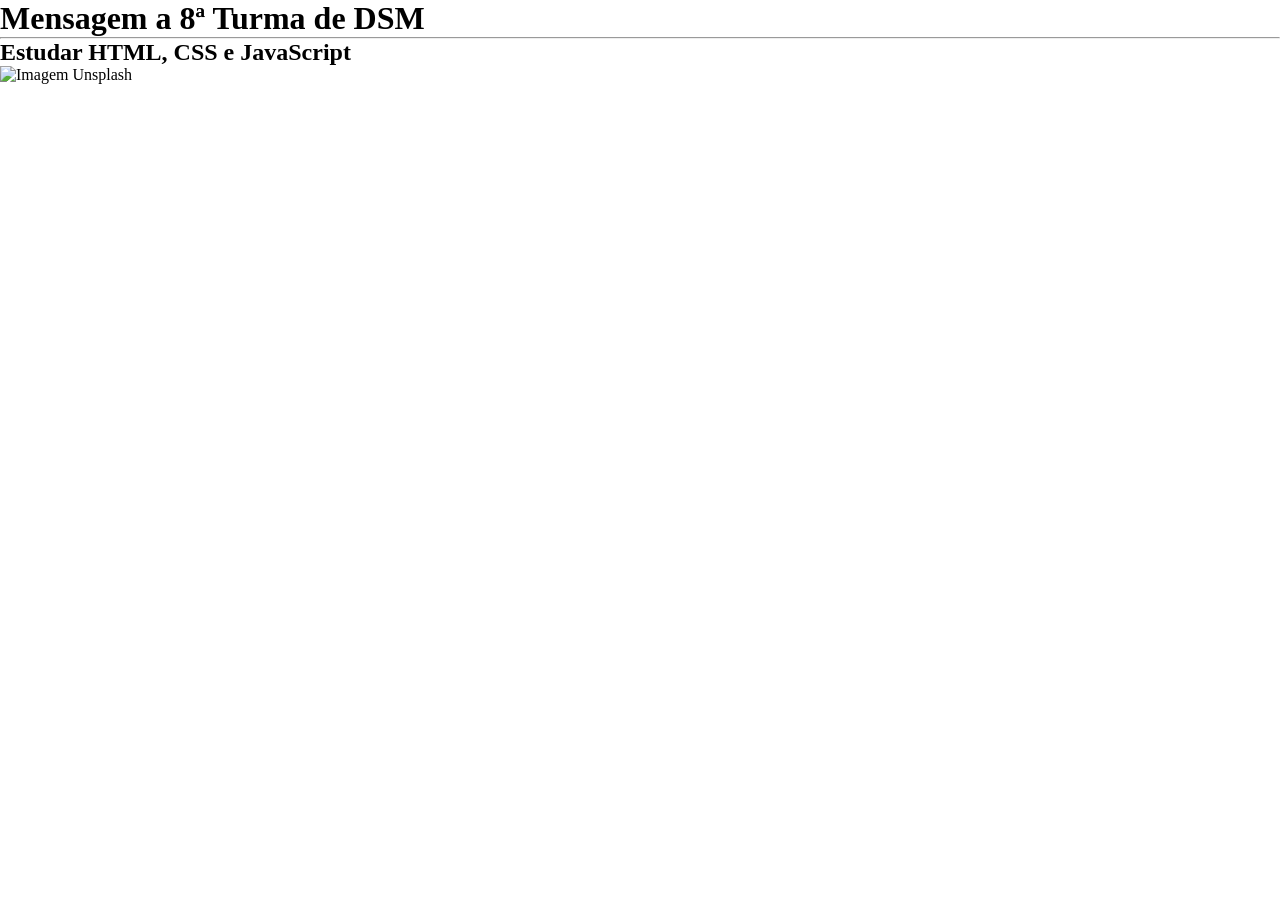
==== index.html @ badd0b5b "feat: Aula 2 | publicando a primeira página" ====
<!DOCTYPE html>
<html lang="pt-BR">
<head>
    <meta charset="UTF-8">
    <meta name="viewport" content="width=device-width, initial-scale=1.0">
    <title>Arquivo Principal</title>
</head>
<body>
    <div class="container"
        <h1>Redirecionando...</h1>
    </div>
</body>
<script>
    window.location.replace("Aula1/index.html")
</script>
</html>
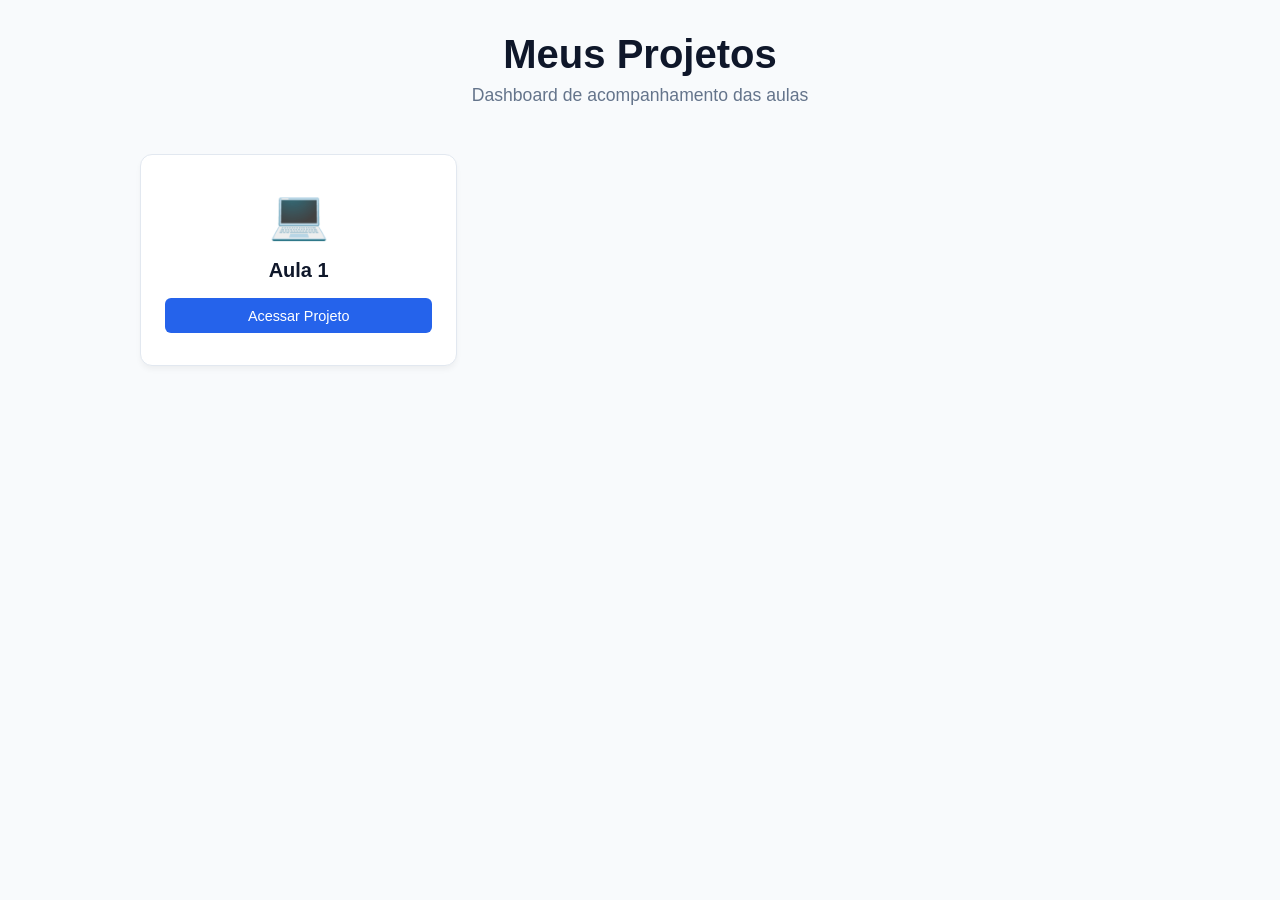
==== commit e6ebb756: "feat: criação de um dashboard para acesso aos sites criados nas aulas" ====
--- a/index.html
+++ b/index.html
@@ -1,16 +1,24 @@
-<!DOCTYPE html>
+<!doctype html>
 <html lang="pt-BR">
-<head>
-    <meta charset="UTF-8">
-    <meta name="viewport" content="width=device-width, initial-scale=1.0">
-    <title>Arquivo Principal</title>
-</head>
-<body>
-    <div class="container"
-        <h1>Redirecionando...</h1>
-    </div>
-</body>
-<script>
-    window.location.replace("Aula1/index.html")
-</script>
-</html>+  <head>
+    <meta charset="UTF-8" />
+    <meta name="viewport" content="width=device-width, initial-scale=1.0" />
+
+    <link rel="stylesheet" href="style.css">
+    <title>Dashboard - Minhas Aulas</title>
+  </head>
+  <body>
+    <header>
+      <h1>Meus Projetos</h1>
+      <p>Dashboard de acompanhamento das aulas</p>
+    </header>
+
+    <main class="grid-container">
+      <a href="./Aula1/index.html" class="card">
+        <div class="card-icon">💻</div>
+        <h2 class="card-title">Aula 1</h2>
+        <span class="card-btn">Acessar Projeto</span>
+      </a>
+    </main>
+  </body>
+</html>
--- a/style.css
+++ b/style.css
@@ -0,0 +1,109 @@
+:root {
+  --primary-color: #2563eb; /* Azul padrão */
+  --hover-color: #1d4ed8; /* Azul mais escuro para o hover */
+  --bg-color: #f8fafc; /* Fundo da tela */
+  --card-bg: #ffffff; /* Fundo do botão/card */
+  --text-main: #0f172a; /* Cor do texto principal */
+  --text-muted: #64748b; /* Cor do texto secundário */
+}
+
+* {
+  box-sizing: border-box;
+  margin: 0;
+  padding: 0;
+}
+
+body {
+  font-family: "Segoe UI", Tahoma, Geneva, Verdana, sans-serif;
+  background-color: var(--bg-color);
+  color: var(--text-main);
+  display: flex;
+  flex-direction: column;
+  align-items: center;
+  min-height: 100vh;
+  padding: 2rem;
+}
+
+header {
+  text-align: center;
+  margin-bottom: 3rem;
+}
+
+header h1 {
+  font-size: 2.5rem;
+  margin-bottom: 0.5rem;
+}
+
+header p {
+  color: var(--text-muted);
+  font-size: 1.1rem;
+}
+
+/* Container que organiza os botões em formato de grade (Grid) */
+.grid-container {
+  display: grid;
+  /* Cria colunas automáticas que se adaptam ao tamanho da tela */
+  grid-template-columns: repeat(auto-fill, minmax(250px, 1fr));
+  gap: 1.5rem;
+  width: 100%;
+  max-width: 1000px;
+}
+
+/* Estilo do Cartão/Botão */
+.card {
+  background-color: var(--card-bg);
+  border: 1px solid #e2e8f0;
+  border-radius: 12px;
+  padding: 2rem 1.5rem;
+  text-align: center;
+  text-decoration: none;
+  color: var(--text-main);
+  transition: all 0.3s ease;
+  display: flex;
+  flex-direction: column;
+  align-items: center;
+  box-shadow: 0 4px 6px -1px rgba(0, 0, 0, 0.05);
+}
+
+/* Efeito de animação quando passa o mouse por cima */
+.card:hover {
+  transform: translateY(-5px);
+  box-shadow: 0 10px 15px -3px rgba(0, 0, 0, 0.1);
+  border-color: var(--primary-color);
+}
+
+.card-icon {
+  font-size: 3rem;
+  margin-bottom: 1rem;
+}
+
+.card-title {
+  font-size: 1.25rem;
+  font-weight: 600;
+  margin-bottom: 1rem;
+}
+
+.card-btn {
+  background-color: var(--primary-color);
+  color: white;
+  padding: 0.6rem 1.5rem;
+  border-radius: 6px;
+  font-size: 0.9rem;
+  font-weight: 500;
+  transition: background-color 0.2s;
+  width: 100%;
+}
+
+.card:hover .card-btn {
+  background-color: var(--hover-color);
+}
+
+/* Responsividade para telas de celular */
+@media (max-width: 600px) {
+  header h1 {
+    font-size: 2rem;
+  }
+  .grid-container {
+    grid-template-columns: 1fr; /* 1 coluna só no celular */
+  }
+}
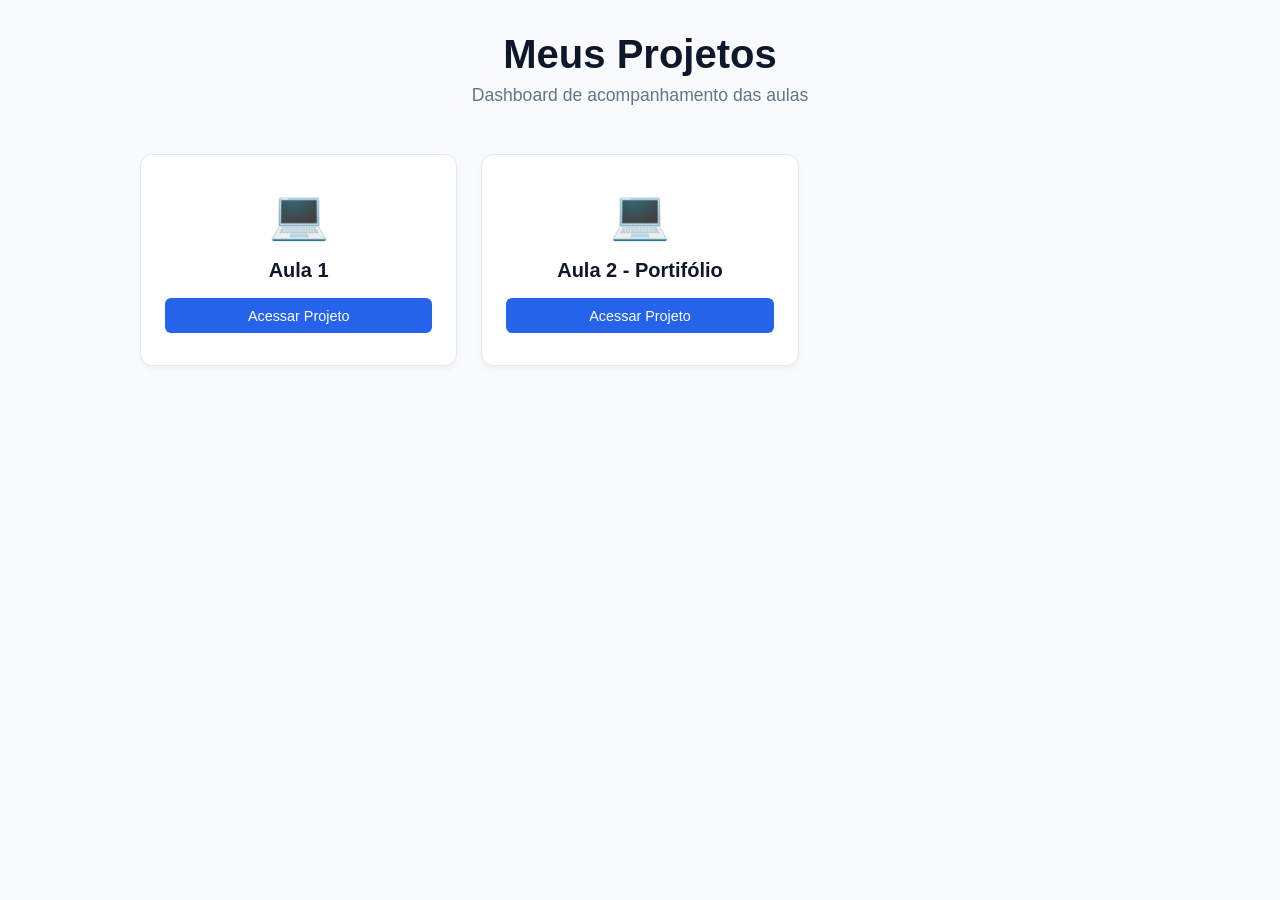
==== commit 99f0889c: "feat(aula2): criando um portfólio simples" ====
--- a/index.html
+++ b/index.html
@@ -19,6 +19,11 @@
         <h2 class="card-title">Aula 1</h2>
         <span class="card-btn">Acessar Projeto</span>
       </a>
+      <a href="./Aula2 - Portifolio/index.html" class="card">
+        <div class="card-icon">💻</div>
+        <h2 class="card-title">Aula 2 - Portifólio</h2>
+        <span class="card-btn">Acessar Projeto</span>
+      </a>
     </main>
   </body>
 </html>
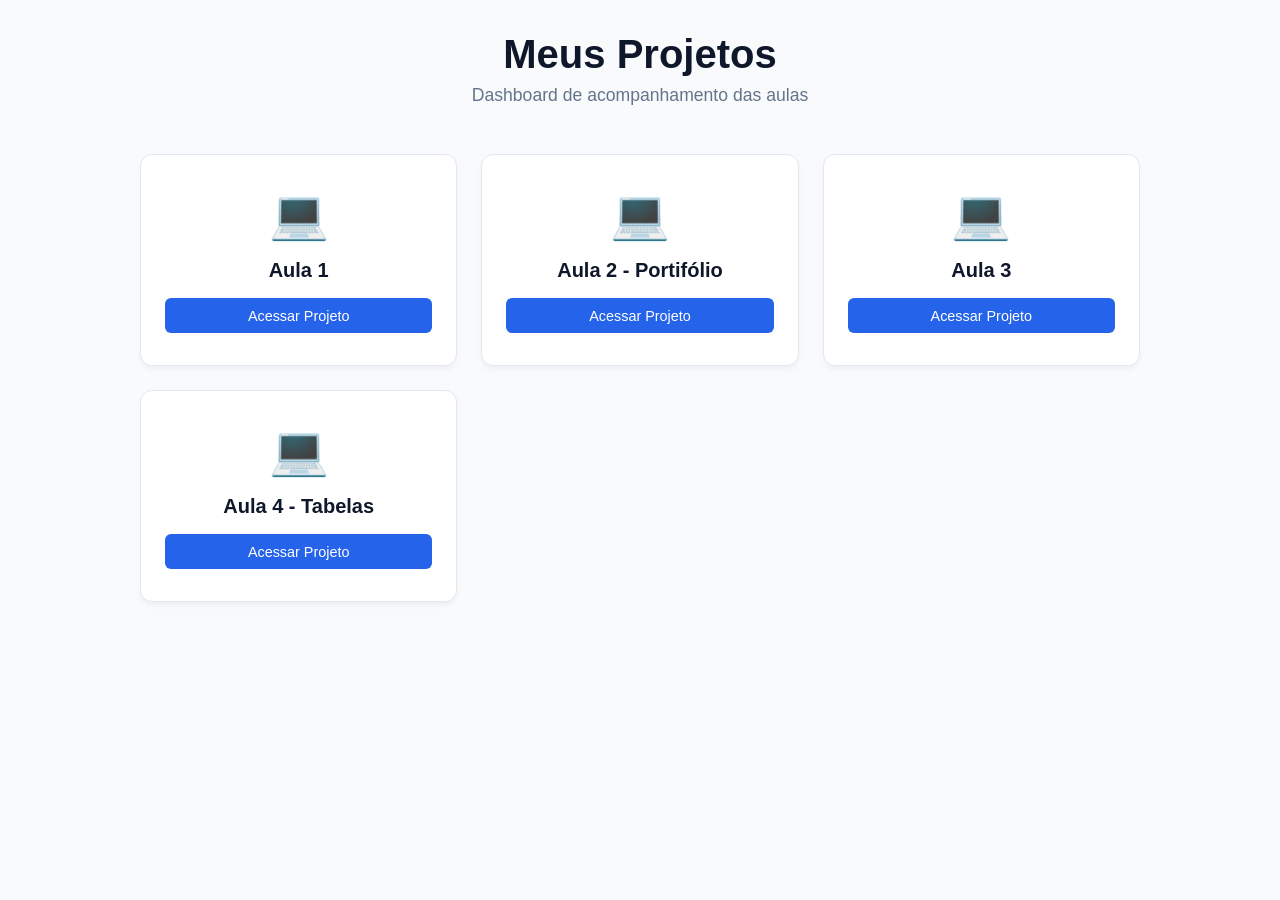
==== commit 5ed9a161: "feat: atualizando a página inicial" ====
--- a/index.html
+++ b/index.html
@@ -24,6 +24,16 @@
         <h2 class="card-title">Aula 2 - Portifólio</h2>
         <span class="card-btn">Acessar Projeto</span>
       </a>
+      <a href="./Aula3/index.html" class="card">
+        <div class="card-icon">💻</div>
+        <h2 class="card-title">Aula 3</h2>
+        <span class="card-btn">Acessar Projeto</span>
+      </a>
+      <a href="./Aula4 - Tabelas/index.html" class="card">
+        <div class="card-icon">💻</div>
+        <h2 class="card-title">Aula 4 - Tabelas</h2>
+        <span class="card-btn">Acessar Projeto</span>
+      </a>
     </main>
   </body>
 </html>
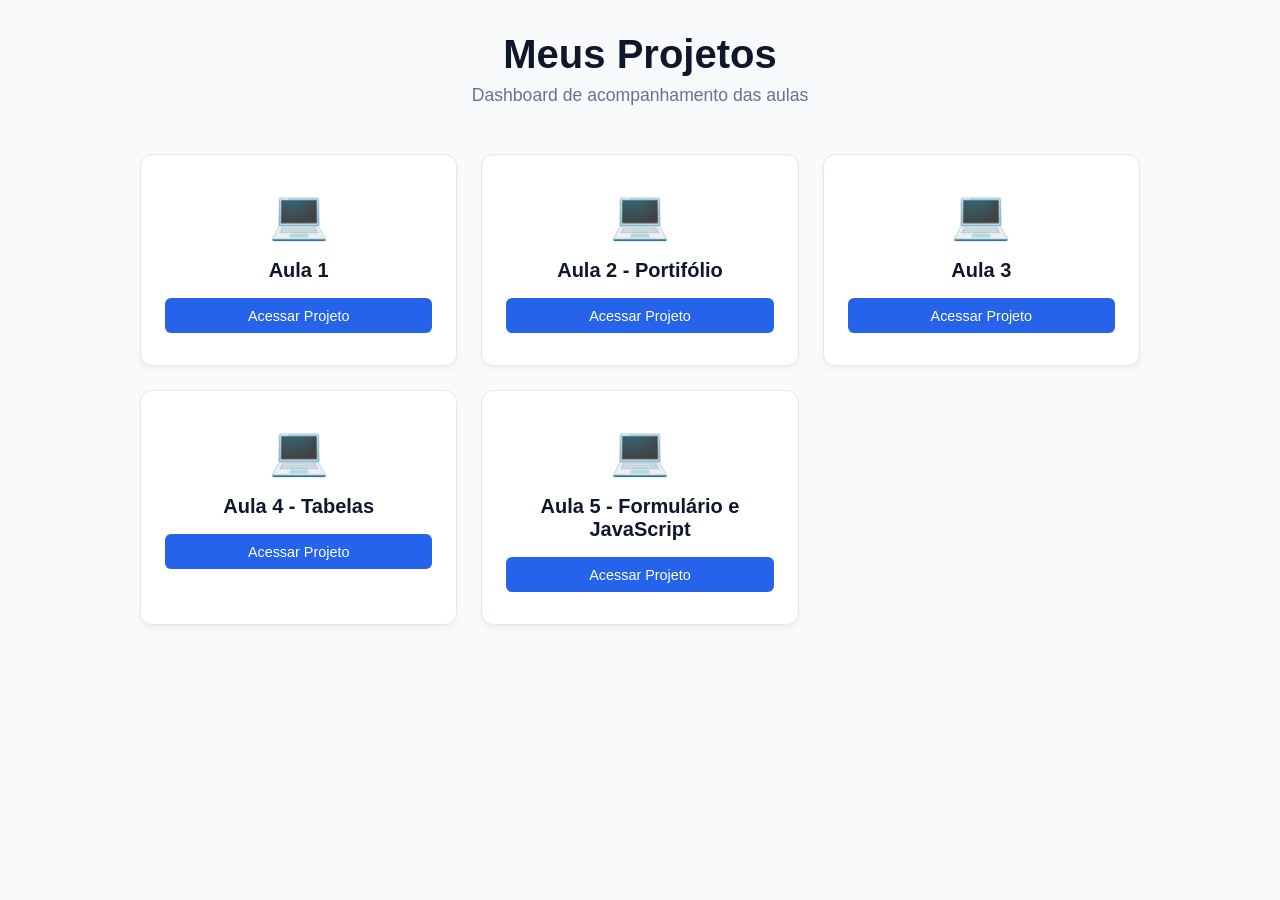
==== commit f8b86f80: "feat(Aula5): adicionando ao Dashboard" ====
--- a/index.html
+++ b/index.html
@@ -34,6 +34,11 @@
         <h2 class="card-title">Aula 4 - Tabelas</h2>
         <span class="card-btn">Acessar Projeto</span>
       </a>
+      <a href="./Aula5/index.html" class="card">
+        <div class="card-icon">💻</div>
+        <h2 class="card-title">Aula 5 - Formulário e JavaScript</h2>
+        <span class="card-btn">Acessar Projeto</span>
+      </a>
     </main>
   </body>
 </html>
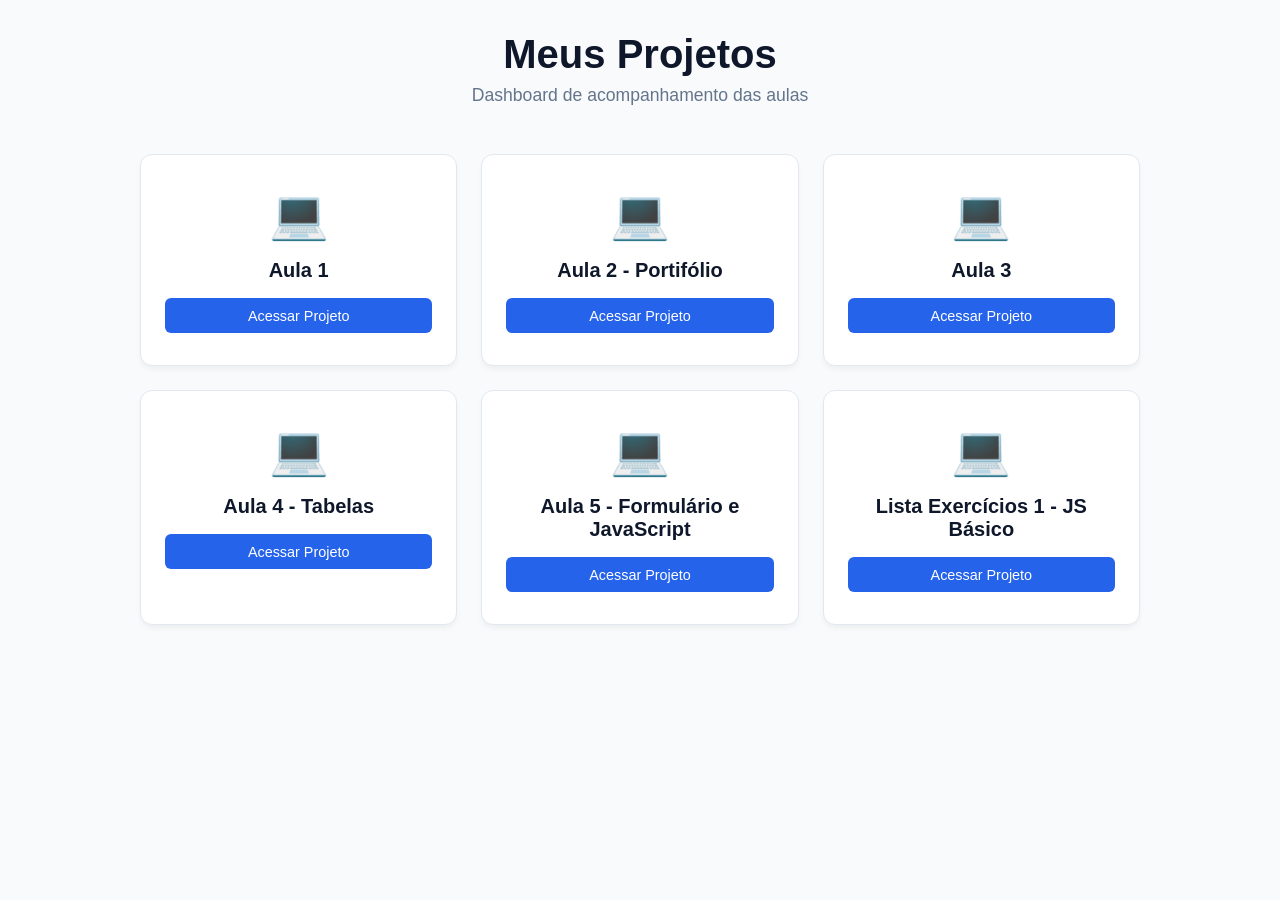
==== commit b6e15070: "feat: adicionando a lista de exercicios no dashboard" ====
--- a/index.html
+++ b/index.html
@@ -39,6 +39,11 @@
         <h2 class="card-title">Aula 5 - Formulário e JavaScript</h2>
         <span class="card-btn">Acessar Projeto</span>
       </a>
+      <a href="./Exercicios/ProjetoJS_1/" class="card">
+        <div class="card-icon">💻</div>
+        <h2 class="card-title">Lista Exercícios 1 - JS Básico</h2>
+        <span class="card-btn">Acessar Projeto</span>
+      </a>
     </main>
   </body>
 </html>
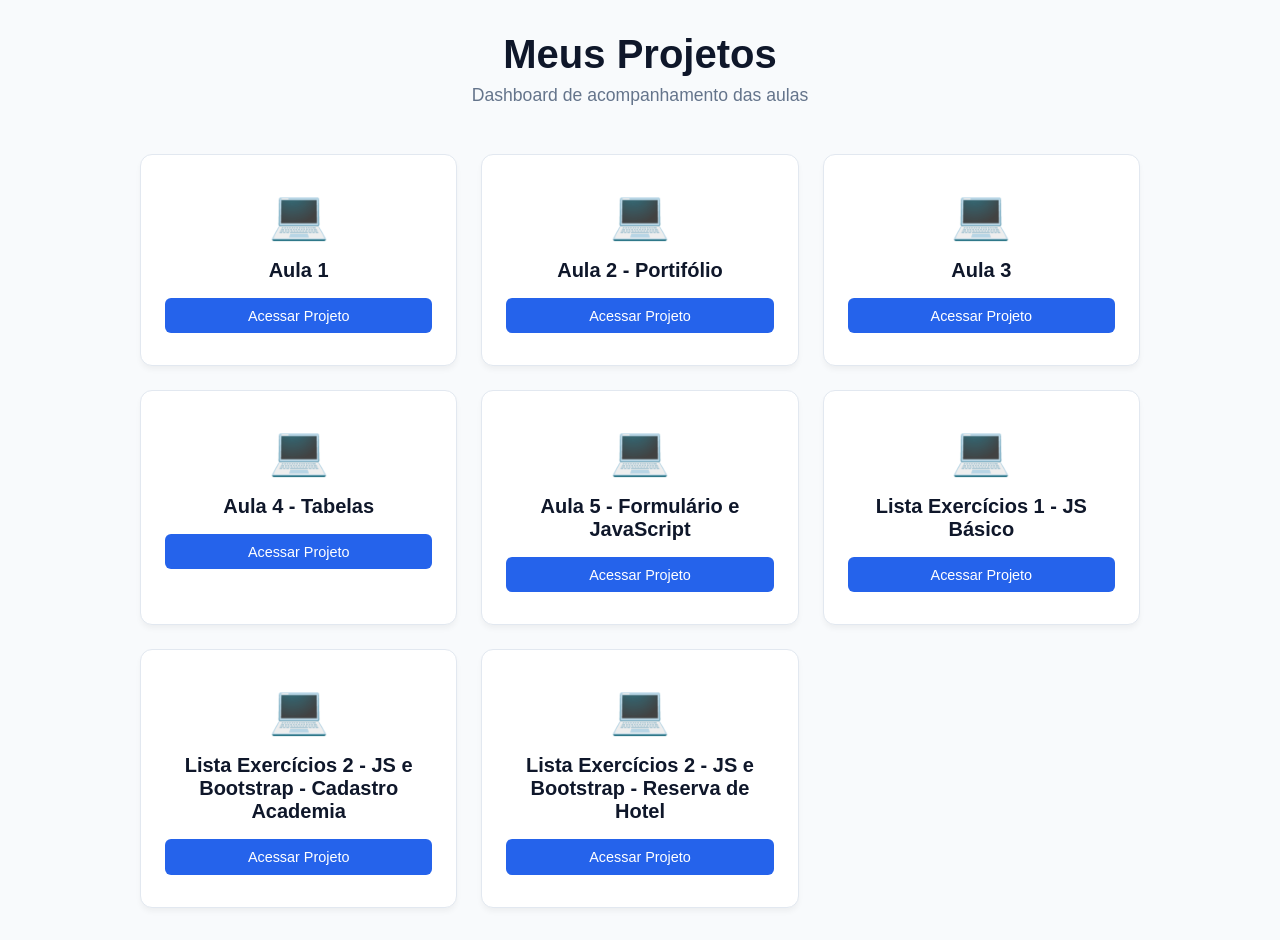
==== commit 763191dc: "feat: adicionando ao dashboard" ====
--- a/index.html
+++ b/index.html
@@ -44,6 +44,16 @@
         <h2 class="card-title">Lista Exercícios 1 - JS Básico</h2>
         <span class="card-btn">Acessar Projeto</span>
       </a>
+      <a href="./Exercicios/Lista de Exercicios JsBootstrap/Ex1/index.html" class="card">
+        <div class="card-icon">💻</div>
+        <h2 class="card-title">Lista Exercícios 2 - JS e Bootstrap - Cadastro Academia</h2>
+        <span class="card-btn">Acessar Projeto</span>
+      </a>
+      <a href="./Exercicios/Lista de Exercicios JsBootstrap/Ex2/index.html" class="card">
+        <div class="card-icon">💻</div>
+        <h2 class="card-title">Lista Exercícios 2 - JS e Bootstrap - Reserva de Hotel</h2>
+        <span class="card-btn">Acessar Projeto</span>
+      </a>
     </main>
   </body>
 </html>
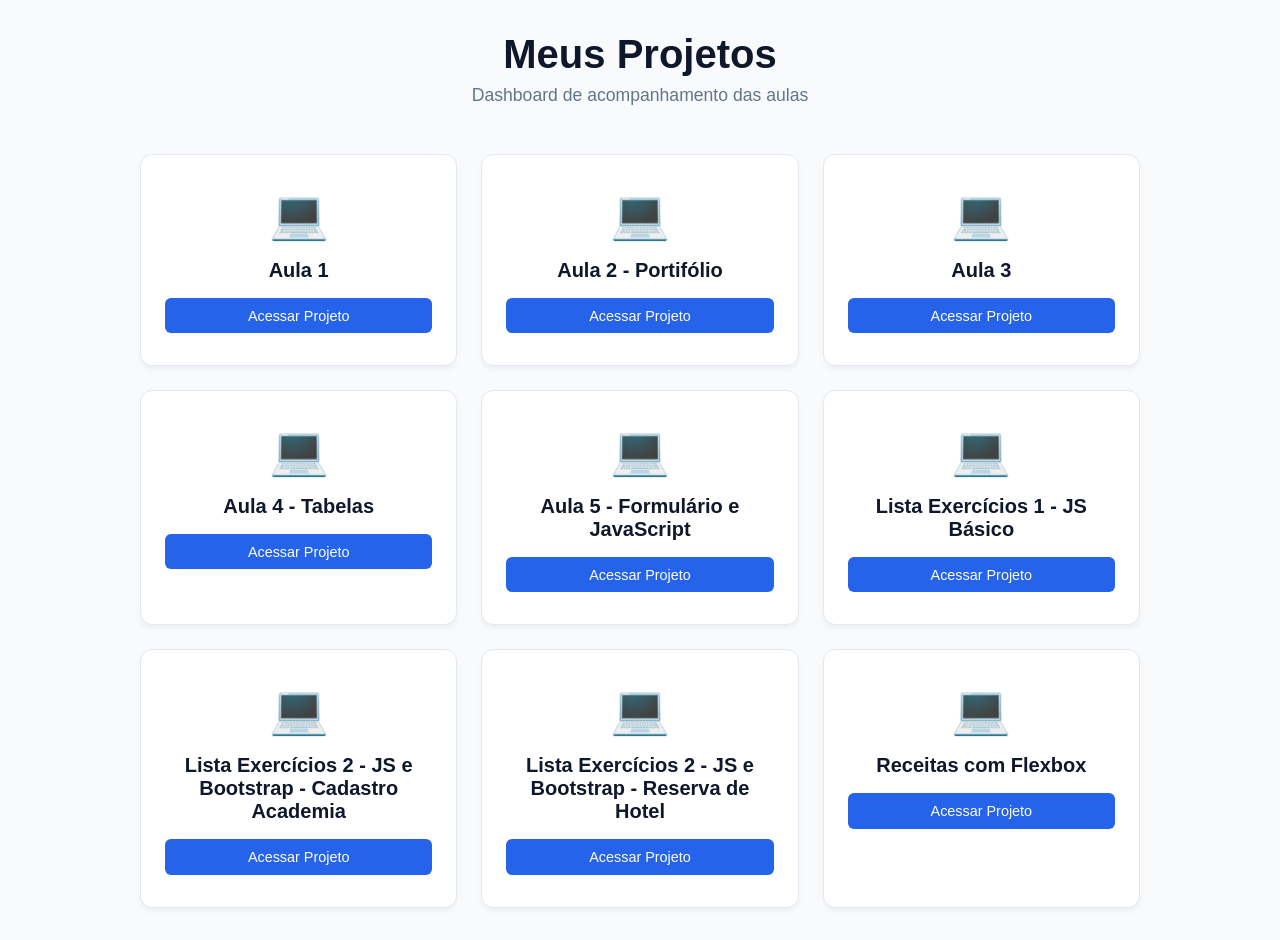
==== commit c656ea69: "feat: add atividade de Receitas Flexbox" ====
--- a/index.html
+++ b/index.html
@@ -54,6 +54,11 @@
         <h2 class="card-title">Lista Exercícios 2 - JS e Bootstrap - Reserva de Hotel</h2>
         <span class="card-btn">Acessar Projeto</span>
       </a>
+      <a href="./Exercicios/Receitas Flexbox/index.html" class="card">
+        <div class="card-icon">💻</div>
+        <h2 class="card-title">Receitas com Flexbox</h2>
+        <span class="card-btn">Acessar Projeto</span>
+      </a>
     </main>
   </body>
 </html>
